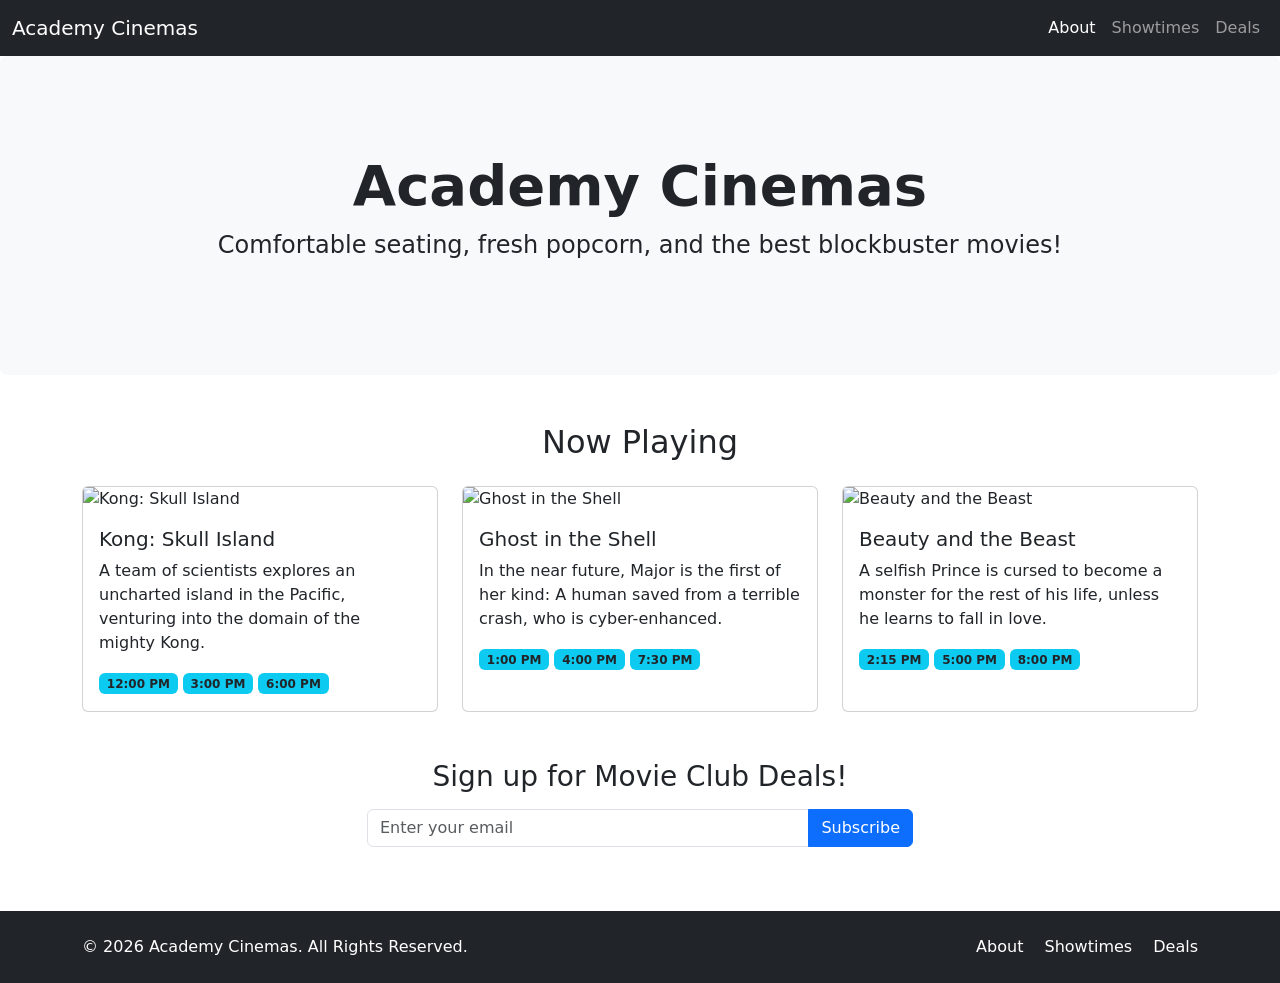
==== index.html @ cbde6a46 "Add main index.html" ====
<!DOCTYPE html>
<html lang="en">
<head>
    <meta charset="UTF-8">
    <meta name="viewport" content="width=device-width, initial-scale=1.0">
    <title>Academy Cinemas</title>
    <!-- Bootstrap CSS CDN -->
    <link href="https://cdn.jsdelivr.net/npm/bootstrap@5.3.2/dist/css/bootstrap.min.css" rel="stylesheet">
</head>
<body>

    <!-- NAVBAR -->
    <nav class="navbar navbar-expand-lg navbar-dark bg-dark sticky-top">
        <div class="container-fluid">
            <a class="navbar-brand" href="#">Academy Cinemas</a>
            <button class="navbar-toggler" type="button" data-bs-toggle="collapse" data-bs-target="#navbarNav">
                <span class="navbar-toggler-icon"></span>
            </button>
            <div class="collapse navbar-collapse" id="navbarNav">
                <ul class="navbar-nav ms-auto">
                    <li class="nav-item"><a class="nav-link active" href="#about">About</a></li>
                    <li class="nav-item"><a class="nav-link" href="#showtimes">Showtimes</a></li>
                    <li class="nav-item"><a class="nav-link" href="#deals">Deals</a></li>
                </ul>
            </div>
        </div>
    </nav>

    <!-- HERO / JUMBOTRON -->
    <div class="p-5 mb-4 bg-light rounded-3 text-center" id="about">
        <div class="container-fluid py-5">
            <h1 class="display-4 fw-bold">Academy Cinemas</h1>
            <p class="fs-4">Comfortable seating, fresh popcorn, and the best blockbuster movies!</p>
        </div>
    </div>

    <!-- SHOWTIMES / CARDS -->
    <div class="container my-5" id="showtimes">
        <h2 class="text-center mb-4">Now Playing</h2>
        <div class="row g-4">
            <!-- Movie 1 -->
            <div class="col-md-4">
                <div class="card h-100">
                    <img src="https://via.placeholder.com/300x200" class="card-img-top" alt="Kong: Skull Island">
                    <div class="card-body">
                        <h5 class="card-title">Kong: Skull Island</h5>
                        <p class="card-text">A team of scientists explores an uncharted island in the Pacific, venturing into the domain of the mighty Kong.</p>
                        <span class="badge bg-info text-dark">12:00 PM</span>
                        <span class="badge bg-info text-dark">3:00 PM</span>
                        <span class="badge bg-info text-dark">6:00 PM</span>
                    </div>
                </div>
            </div>
            <!-- Movie 2 -->
            <div class="col-md-4">
                <div class="card h-100">
                    <img src="https://via.placeholder.com/300x200" class="card-img-top" alt="Ghost in the Shell">
                    <div class="card-body">
                        <h5 class="card-title">Ghost in the Shell</h5>
                        <p class="card-text">In the near future, Major is the first of her kind: A human saved from a terrible crash, who is cyber-enhanced.</p>
                        <span class="badge bg-info text-dark">1:00 PM</span>
                        <span class="badge bg-info text-dark">4:00 PM</span>
                        <span class="badge bg-info text-dark">7:30 PM</span>
                    </div>
                </div>
            </div>
            <!-- Movie 3 -->
            <div class="col-md-4">
                <div class="card h-100">
                    <img src="https://via.placeholder.com/300x200" class="card-img-top" alt="Beauty and the Beast">
                    <div class="card-body">
                        <h5 class="card-title">Beauty and the Beast</h5>
                        <p class="card-text">A selfish Prince is cursed to become a monster for the rest of his life, unless he learns to fall in love.</p>
                        <span class="badge bg-info text-dark">2:15 PM</span>
                        <span class="badge bg-info text-dark">5:00 PM</span>
                        <span class="badge bg-info text-dark">8:00 PM</span>
                    </div>
                </div>
            </div>
        </div>
    </div>

    <!-- MOVIE DEALS / FORM -->
    <div class="container my-5 text-center" id="deals">
        <div class="row justify-content-center">
            <div class="col-md-6">
                <h3>Sign up for Movie Club Deals!</h3>
                <form class="mt-3">
                    <div class="input-group mb-3">
                        <input type="email" class="form-control" placeholder="Enter your email" required>
                        <button class="btn btn-primary" type="submit">Subscribe</button>
                    </div>
                </form>
            </div>
        </div>
    </div>

    <!-- REQUIRED BOOTSTRAP FOOTER -->
    <footer class="bg-dark text-white py-4 mt-5">
        <div class="container">
            <div class="row align-items-center">
                <div class="col-md-6 text-center text-md-start">
                    <p class="mb-0">&copy; 2026 Academy Cinemas. All Rights Reserved.</p>
                </div>
                <div class="col-md-6 text-center text-md-end">
                    <a href="#about" class="text-white me-3 text-decoration-none">About</a>
                    <a href="#showtimes" class="text-white me-3 text-decoration-none">Showtimes</a>
                    <a href="#deals" class="text-white text-decoration-none">Deals</a>
                </div>
            </div>
        </div>
    </footer>

    <!-- Bootstrap JS Bundle -->
    <script src="https://cdn.jsdelivr.net/npm/bootstrap@5.3.2/dist/js/bootstrap.bundle.min.js"></script>
</body>
</html>
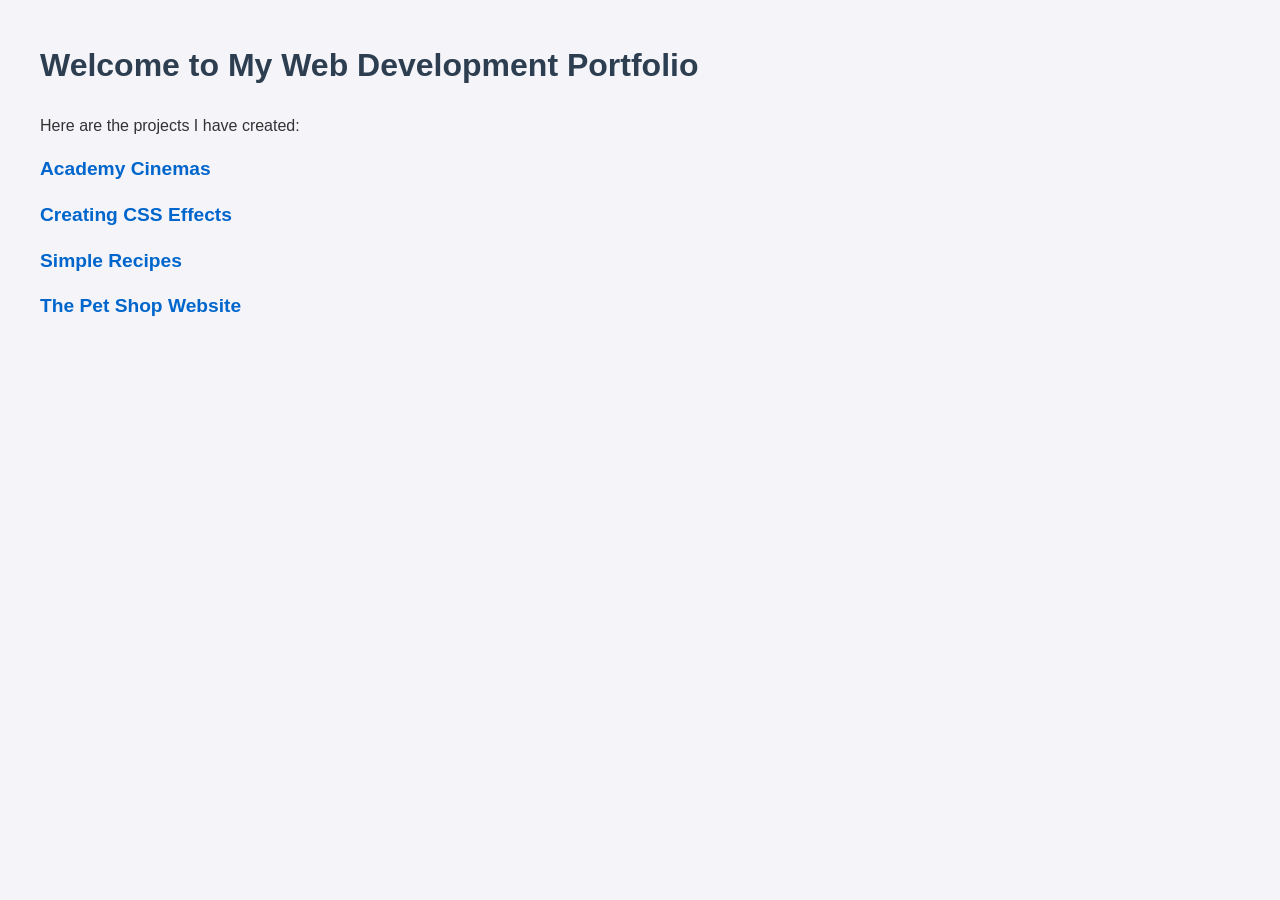
==== commit b25377a4: "Fix root index.html to show portfolio landing page" ====
--- a/index.html
+++ b/index.html
@@ -1,117 +1,26 @@
 <!DOCTYPE html>
 <html lang="en">
 <head>
-    <meta charset="UTF-8">
-    <meta name="viewport" content="width=device-width, initial-scale=1.0">
-    <title>Academy Cinemas</title>
-    <!-- Bootstrap CSS CDN -->
-    <link href="https://cdn.jsdelivr.net/npm/bootstrap@5.3.2/dist/css/bootstrap.min.css" rel="stylesheet">
+  <meta charset="UTF-8">
+  <meta name="viewport" content="width=device-width, initial-scale=1.0">
+  <title>My Portfolio</title>
+  <style>
+    body { font-family: Arial, sans-serif; margin: 40px; line-height: 1.6; background-color: #f4f4f9; color: #333; }
+    h1 { color: #2c3e50; }
+    ul { list-style: none; padding: 0; }
+    li { margin: 15px 0; }
+    a { text-decoration: none; color: #0066cc; font-size: 1.2rem; font-weight: bold; }
+    a:hover { text-decoration: underline; }
+  </style>
 </head>
 <body>
-
-    <!-- NAVBAR -->
-    <nav class="navbar navbar-expand-lg navbar-dark bg-dark sticky-top">
-        <div class="container-fluid">
-            <a class="navbar-brand" href="#">Academy Cinemas</a>
-            <button class="navbar-toggler" type="button" data-bs-toggle="collapse" data-bs-target="#navbarNav">
-                <span class="navbar-toggler-icon"></span>
-            </button>
-            <div class="collapse navbar-collapse" id="navbarNav">
-                <ul class="navbar-nav ms-auto">
-                    <li class="nav-item"><a class="nav-link active" href="#about">About</a></li>
-                    <li class="nav-item"><a class="nav-link" href="#showtimes">Showtimes</a></li>
-                    <li class="nav-item"><a class="nav-link" href="#deals">Deals</a></li>
-                </ul>
-            </div>
-        </div>
-    </nav>
-
-    <!-- HERO / JUMBOTRON -->
-    <div class="p-5 mb-4 bg-light rounded-3 text-center" id="about">
-        <div class="container-fluid py-5">
-            <h1 class="display-4 fw-bold">Academy Cinemas</h1>
-            <p class="fs-4">Comfortable seating, fresh popcorn, and the best blockbuster movies!</p>
-        </div>
-    </div>
-
-    <!-- SHOWTIMES / CARDS -->
-    <div class="container my-5" id="showtimes">
-        <h2 class="text-center mb-4">Now Playing</h2>
-        <div class="row g-4">
-            <!-- Movie 1 -->
-            <div class="col-md-4">
-                <div class="card h-100">
-                    <img src="https://via.placeholder.com/300x200" class="card-img-top" alt="Kong: Skull Island">
-                    <div class="card-body">
-                        <h5 class="card-title">Kong: Skull Island</h5>
-                        <p class="card-text">A team of scientists explores an uncharted island in the Pacific, venturing into the domain of the mighty Kong.</p>
-                        <span class="badge bg-info text-dark">12:00 PM</span>
-                        <span class="badge bg-info text-dark">3:00 PM</span>
-                        <span class="badge bg-info text-dark">6:00 PM</span>
-                    </div>
-                </div>
-            </div>
-            <!-- Movie 2 -->
-            <div class="col-md-4">
-                <div class="card h-100">
-                    <img src="https://via.placeholder.com/300x200" class="card-img-top" alt="Ghost in the Shell">
-                    <div class="card-body">
-                        <h5 class="card-title">Ghost in the Shell</h5>
-                        <p class="card-text">In the near future, Major is the first of her kind: A human saved from a terrible crash, who is cyber-enhanced.</p>
-                        <span class="badge bg-info text-dark">1:00 PM</span>
-                        <span class="badge bg-info text-dark">4:00 PM</span>
-                        <span class="badge bg-info text-dark">7:30 PM</span>
-                    </div>
-                </div>
-            </div>
-            <!-- Movie 3 -->
-            <div class="col-md-4">
-                <div class="card h-100">
-                    <img src="https://via.placeholder.com/300x200" class="card-img-top" alt="Beauty and the Beast">
-                    <div class="card-body">
-                        <h5 class="card-title">Beauty and the Beast</h5>
-                        <p class="card-text">A selfish Prince is cursed to become a monster for the rest of his life, unless he learns to fall in love.</p>
-                        <span class="badge bg-info text-dark">2:15 PM</span>
-                        <span class="badge bg-info text-dark">5:00 PM</span>
-                        <span class="badge bg-info text-dark">8:00 PM</span>
-                    </div>
-                </div>
-            </div>
-        </div>
-    </div>
-
-    <!-- MOVIE DEALS / FORM -->
-    <div class="container my-5 text-center" id="deals">
-        <div class="row justify-content-center">
-            <div class="col-md-6">
-                <h3>Sign up for Movie Club Deals!</h3>
-                <form class="mt-3">
-                    <div class="input-group mb-3">
-                        <input type="email" class="form-control" placeholder="Enter your email" required>
-                        <button class="btn btn-primary" type="submit">Subscribe</button>
-                    </div>
-                </form>
-            </div>
-        </div>
-    </div>
-
-    <!-- REQUIRED BOOTSTRAP FOOTER -->
-    <footer class="bg-dark text-white py-4 mt-5">
-        <div class="container">
-            <div class="row align-items-center">
-                <div class="col-md-6 text-center text-md-start">
-                    <p class="mb-0">&copy; 2026 Academy Cinemas. All Rights Reserved.</p>
-                </div>
-                <div class="col-md-6 text-center text-md-end">
-                    <a href="#about" class="text-white me-3 text-decoration-none">About</a>
-                    <a href="#showtimes" class="text-white me-3 text-decoration-none">Showtimes</a>
-                    <a href="#deals" class="text-white text-decoration-none">Deals</a>
-                </div>
-            </div>
-        </div>
-    </footer>
-
-    <!-- Bootstrap JS Bundle -->
-    <script src="https://cdn.jsdelivr.net/npm/bootstrap@5.3.2/dist/js/bootstrap.bundle.min.js"></script>
+  <h1>Welcome to My Web Development Portfolio</h1>
+  <p>Here are the projects I have created:</p>
+  <ul>
+    <li><a href="./Academy-Cinemas/index.html">Academy Cinemas</a></li>
+    <li><a href="./Creating-CSS-Effects/index.html">Creating CSS Effects</a></li>
+    <li><a href="./Simple-Recipes/index.html">Simple Recipes</a></li>
+    <li><a href="./The-Pet-Shop-Website/index.html">The Pet Shop Website</a></li>
+  </ul>
 </body>
 </html>
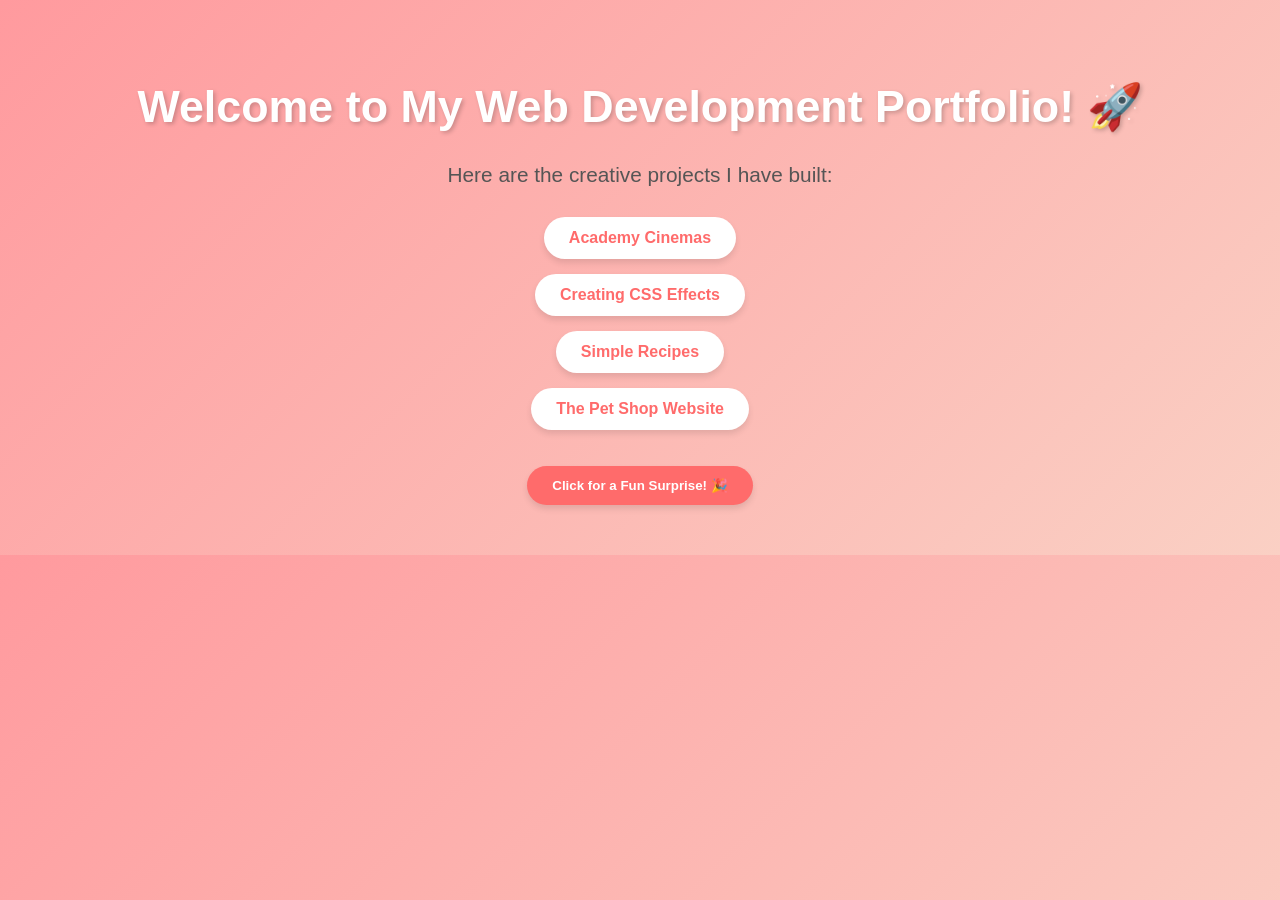
==== commit 23b01df4: "Add colorful styling and JavaScript interactivity" ====
--- a/index.html
+++ b/index.html
@@ -1,26 +1,86 @@
 <!DOCTYPE html>
 <html lang="en">
 <head>
-  <meta charset="UTF-8">
-  <meta name="viewport" content="width=device-width, initial-scale=1.0">
-  <title>My Portfolio</title>
-  <style>
-    body { font-family: Arial, sans-serif; margin: 40px; line-height: 1.6; background-color: #f4f4f9; color: #333; }
-    h1 { color: #2c3e50; }
-    ul { list-style: none; padding: 0; }
-    li { margin: 15px 0; }
-    a { text-decoration: none; color: #0066cc; font-size: 1.2rem; font-weight: bold; }
-    a:hover { text-decoration: underline; }
-  </style>
+    <meta charset="UTF-8">
+    <meta name="viewport" content="width=device-width, initial-scale=1.0">
+    <title>My Creative Portfolio</title>
+    <style>
+        body {
+            background: linear-gradient(135deg, #ff9a9e 0%, #fad0c4 100%);
+            font-family: 'Segoe UI', Tahoma, Geneva, Verdana, sans-serif;
+            color: #333;
+            text-align: center;
+            padding: 50px;
+            margin: 0;
+        }
+        h1 {
+            color: #ffffff;
+            text-shadow: 2px 2px 4px rgba(0,0,0,0.2);
+            font-size: 2.8rem;
+        }
+        p {
+            color: #555;
+            font-size: 1.3rem;
+        }
+        ul {
+            list-style: none;
+            padding: 0;
+            margin-top: 30px;
+        }
+        li {
+            margin: 15px 0;
+        }
+        a {
+            display: inline-block;
+            background: #ffffff;
+            color: #ff6b6b;
+            padding: 12px 25px;
+            border-radius: 25px;
+            text-decoration: none;
+            font-weight: bold;
+            box-shadow: 0 4px 6px rgba(0,0,0,0.1);
+            transition: 0.3s;
+        }
+        a:hover {
+            background: #ff6b6b;
+            color: #ffffff;
+            transform: translateY(-3px);
+        }
+        button {
+            background: #ff6b6b;
+            color: white;
+            border: none;
+            padding: 12px 25px;
+            border-radius: 20px;
+            cursor: pointer;
+            font-weight: bold;
+            margin-top: 20px;
+            box-shadow: 0 4px 6px rgba(0,0,0,0.1);
+        }
+        button:hover {
+            background: #fa5252;
+        }
+    </style>
 </head>
 <body>
-  <h1>Welcome to My Web Development Portfolio</h1>
-  <p>Here are the projects I have created:</p>
-  <ul>
-    <li><a href="./Academy-Cinemas/index.html">Academy Cinemas</a></li>
-    <li><a href="./Creating-CSS-Effects/index.html">Creating CSS Effects</a></li>
-    <li><a href="./Simple-Recipes/index.html">Simple Recipes</a></li>
-    <li><a href="./The-Pet-Shop-Website/index.html">The Pet Shop Website</a></li>
-  </ul>
+
+    <h1>Welcome to My Web Development Portfolio! 🚀</h1>
+    <p>Here are the creative projects I have built:</p>
+    
+    <ul>
+        <li><a href="./Academy-Cinemas/index.html">Academy Cinemas</a></li>
+        <li><a href="./Creating-CSS-Effects/index.html">Creating CSS Effects</a></li>
+        <li><a href="./Simple-Recipes/index.html">Simple Recipes</a></li>
+        <li><a href="./The-Pet-Shop-Website/index.html">The Pet Shop Website</a></li>
+    </ul>
+
+    <button onclick="sayHello()">Click for a Fun Surprise! 🎉</button>
+
+    <script>
+        function sayHello() {
+            alert("Thanks for visiting my colorful portfolio! Keep coding!");
+        }
+    </script>
+
 </body>
 </html>
